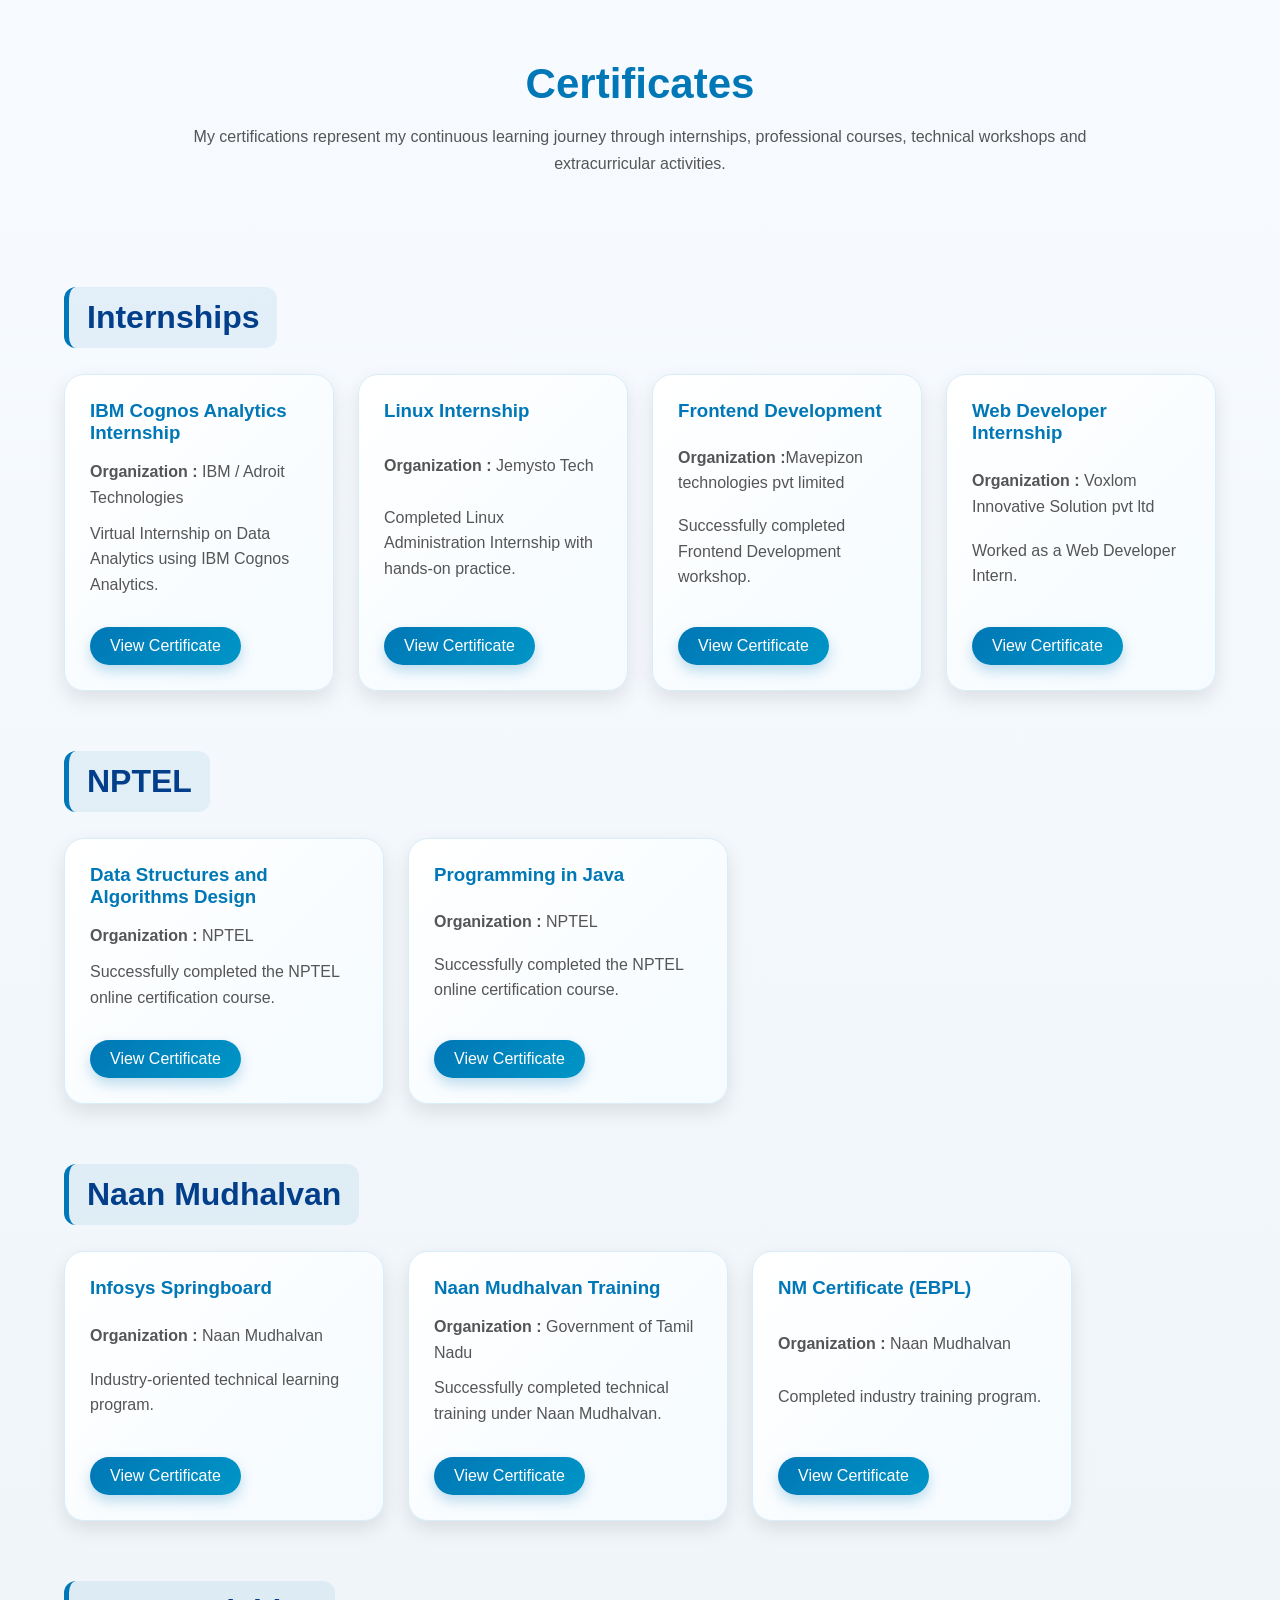
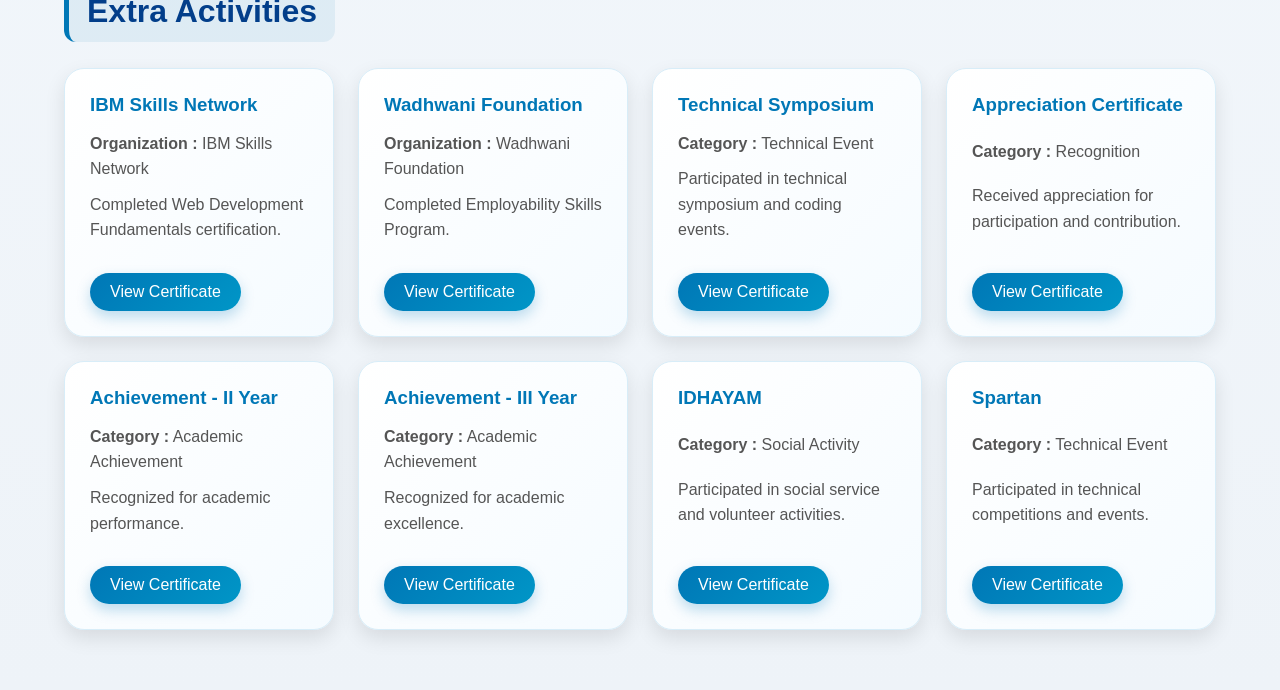
==== cert.html @ 9344c444 "Move portfolio files to repo root and remove portfolio folder" ====
<!doctype html>
<html lang="en">
  <head>
    <meta charset="UTF-8" />
    <meta name="viewport" content="width=device-width, initial-scale=1.0" />
    <title>Certificates</title>

    <style>
      * {
        margin: 0;
        padding: 0;
        box-sizing: border-box;
        font-family: Arial, Helvetica, sans-serif;
      }

      body {
        background: linear-gradient(180deg, #f7fbff 0%, #eef3f8 100%);
      }

      /*================= CERTIFICATES =================*/

      #certificates {
        width: 90%;
        margin: auto;
        padding: 60px 0;
      }

      .certificate-title {
        text-align: center;
        color: #0077b6;
        font-size: 42px;
        margin-bottom: 15px;
      }

      .certificate-subtitle {
        text-align: center;
        color: #555;
        width: 80%;
        margin: auto;
        line-height: 1.7;
        margin-bottom: 50px;
      }

      .category-heading {
        margin-top: 60px;
        margin-bottom: 26px;
        padding: 12px 18px;
        color: #023e8a;
        font-size: 32px;
        border-left: 5px solid #0077b6;
        background: rgba(0, 119, 182, 0.08);
        border-radius: 12px;
        display: inline-block;
      }

      .certificate-container {
        display: flex;
        flex-wrap: wrap;
        gap: 24px;
        align-items: stretch;
      }

      .certificate-card {
        background: linear-gradient(135deg, #ffffff 0%, #f5fbff 100%);
        padding: 25px;
        border-radius: 20px;
        box-shadow: 0 8px 20px rgba(0, 0, 0, 0.1);
        transition: 0.3s;
        flex: 1 1 260px;
        max-width: 320px;
        min-height: 260px;
        display: flex;
        flex-direction: column;
        justify-content: space-between;
        border: 1px solid #d8edf8;
      }

      .certificate-card:hover {
        transform: translateY(-8px);
        box-shadow: 0 15px 30px rgba(0, 0, 0, 0.15);
        border-color: #90e0ef;
      }

      .certificate-card h3 {
        color: #0077b6;
        margin-bottom: 15px;
      }

      .certificate-card p {
        color: #555;
        margin-bottom: 10px;
        line-height: 1.6;
      }

      .certificate-btn {
        margin-top: 20px;
      }

      .certificate-btn a {
        text-decoration: none;
        background: linear-gradient(135deg, #0077b6, #0096c7);
        color: white;
        padding: 10px 20px;
        border-radius: 30px;
        transition: 0.3s;
        display: inline-block;
        box-shadow: 0 6px 14px rgba(0, 119, 182, 0.25);
      }

      .certificate-btn a:hover {
        background: linear-gradient(135deg, #023e8a, #0077b6);
        transform: translateY(-2px);
      }

      @media (max-width: 900px) {
        .certificate-card {
          flex: 1 1 45%;
          max-width: 100%;
        }
      }

      @media (max-width: 768px) {
        #certificates {
          width: 95%;
        }

        .certificate-title {
          font-size: 34px;
        }

        .certificate-subtitle {
          width: 100%;
        }

        .category-heading {
          font-size: 26px;
        }
      }

      @media (max-width: 600px) {
        .certificate-card {
          flex: 1 1 100%;
        }
      }
    </style>
  </head>

  <body>
    <section id="certificates">
      <h1 class="certificate-title">Certificates</h1>

      <p class="certificate-subtitle">
        My certifications represent my continuous learning journey through
        internships, professional courses, technical workshops and
        extracurricular activities.
      </p>

      <!--================ INTERNSHIPS ================-->

      <h2 class="category-heading">Internships</h2>

      <div class="certificate-container">
        <div class="certificate-card">
          <h3>IBM Cognos Analytics Internship</h3>

          <p><strong>Organization :</strong> IBM / Adroit Technologies</p>

          <p>
            Virtual Internship on Data Analytics using IBM Cognos Analytics.
          </p>

          <div class="certificate-btn">
            <a href="./certificates/IBM.pdf" target="_blank"
              >View Certificate</a
            >
          </div>
        </div>

        <div class="certificate-card">
          <h3>Linux Internship</h3>

          <p><strong>Organization :</strong> Jemysto Tech</p>

          <p>
            Completed Linux Administration Internship with hands-on practice.
          </p>

          <div class="certificate-btn">
            <a href="./certificates/Jemysto%20Tech.pdf" target="_blank"
              >View Certificate</a
            >
          </div>
        </div>

        <div class="certificate-card">
          <h3>Frontend Development</h3>

          <p><strong>Organization :</strong>Mavepizon technologies pvt limited</p>

          <p>Successfully completed Frontend Development workshop.</p>

          <div class="certificate-btn">
            <a href="./certificates/internship.jpg" target="_blank"
              >View Certificate</a
            >
          </div>
        </div>

        <div class="certificate-card">
          <h3>Web Developer Internship</h3>

          <p><strong>Organization :</strong> Voxlom Innovative Solution pvt ltd</p>

          <p>Worked as a Web Developer Intern.</p>

          <div class="certificate-btn">
            <a href="./certificates/Internship%20(vipl).pdf" target="_blank"
              >View Certificate</a
            >
          </div>
        </div>
      </div>

      <!--================ NPTEL ================-->

      <h2 class="category-heading">NPTEL</h2>

      <div class="certificate-container">
        <div class="certificate-card">
          <h3>Data Structures and Algorithms Design</h3>

          <p><strong>Organization :</strong> NPTEL</p>

          <p>Successfully completed the NPTEL online certification course.</p>

          <div class="certificate-btn">
            <a
              href="./certificates/NPTEL25CS81S37060023010634247.pdf"
              target="_blank"
              >View Certificate</a
            >
          </div>
        </div>

        <div class="certificate-card">
          <h3>Programming in Java</h3>

          <p><strong>Organization :</strong> NPTEL</p>

          <p>Successfully completed the NPTEL online certification course.</p>

          <div class="certificate-btn">
            <a href="./certificates/Programming%20in%20Java.pdf" target="_blank"
              >View Certificate</a
            >
          </div>
        </div>
      </div>

      <!--================ NAAN MUDHALVAN ================-->

      <h2 class="category-heading">Naan Mudhalvan</h2>

      <div class="certificate-container">
        <div class="certificate-card">
          <h3>Infosys Springboard</h3>

          <p><strong>Organization :</strong> Naan Mudhalvan</p>

          <p>Industry-oriented technical learning program.</p>

          <div class="certificate-btn">
            <a href="./certificates/Infosys%20Springboard.pdf" target="_blank"
              >View Certificate</a
            >
          </div>
        </div>

        <div class="certificate-card">
          <h3>Naan Mudhalvan Training</h3>

          <p><strong>Organization :</strong> Government of Tamil Nadu</p>

          <p>Successfully completed technical training under Naan Mudhalvan.</p>

          <div class="certificate-btn">
            <a href="./certificates/Naan%20Mudhalavan.pdf" target="_blank"
              >View Certificate</a
            >
          </div>
        </div>

        <div class="certificate-card">
          <h3>NM Certificate (EBPL)</h3>

          <p><strong>Organization :</strong> Naan Mudhalvan</p>

          <p>Completed industry training program.</p>

          <div class="certificate-btn">
            <a href="./certificates/NM_Certificate(EBPL).pdf" target="_blank"
              >View Certificate</a
            >
          </div>
        </div>
      </div>

      <!--================ EXTRA ACTIVITIES ================-->

      <h2 class="category-heading">Extra Activities</h2>

      <div class="certificate-container">

    <!-- IBM Skills Network -->

    <div class="certificate-card">

        <h3>IBM Skills Network</h3>

        <p><strong>Organization :</strong> IBM Skills Network</p>

        <p>Completed Web Development Fundamentals certification.</p>

        <div class="certificate-btn">

            <a href="./certificates/IBMSkillsNetwork%20WD0102EN%20Certificate%20_%20TNSD%20Corporation.pdf" target="_blank">
                View Certificate
            </a>

        </div>

    </div>



    <!-- Wadhwani -->

    <div class="certificate-card">

        <h3>Wadhwani Foundation</h3>

        <p><strong>Organization :</strong> Wadhwani Foundation</p>

        <p>Completed Employability Skills Program.</p>

        <div class="certificate-btn">

            <a href="./certificates/Wadhwani.pdf" target="_blank">
                View Certificate
            </a>

        </div>

    </div>



    <!-- Symposium -->

    <div class="certificate-card">

        <h3>Technical Symposium</h3>

        <p><strong>Category :</strong> Technical Event</p>

        <p>Participated in technical symposium and coding events.</p>

        <div class="certificate-btn">

            <a href="./certificates/Symposium.pdf" target="_blank">
                View Certificate
            </a>

        </div>

    </div>



    <!-- Appreciation -->

    <div class="certificate-card">

        <h3>Appreciation Certificate</h3>

        <p><strong>Category :</strong> Recognition</p>

        <p>Received appreciation for participation and contribution.</p>

        <div class="certificate-btn">

            <a href="./certificates/Appreciation.pdf" target="_blank">
                View Certificate
            </a>

        </div>

    </div>



    <!-- Achievement 2nd Year -->

    <div class="certificate-card">

        <h3>Achievement - II Year</h3>

        <p><strong>Category :</strong> Academic Achievement</p>

        <p>Recognized for academic performance.</p>

        <div class="certificate-btn">

            <a href="./certificates/__%20year.pdf" target="_blank">
                View Certificate
            </a>

        </div>

    </div>



    <!-- Achievement 3rd Year -->

    <div class="certificate-card">

        <h3>Achievement - III Year</h3>

        <p><strong>Category :</strong> Academic Achievement</p>

        <p>Recognized for academic excellence.</p>

        <div class="certificate-btn">

            <a href="./certificates/___%20year.pdf" target="_blank">
                View Certificate
            </a>

        </div>

    </div>



    <!-- IDHAYAM -->

    <div class="certificate-card">

        <h3>IDHAYAM</h3>

        <p><strong>Category :</strong> Social Activity</p>

        <p>Participated in social service and volunteer activities.</p>

        <div class="certificate-btn">

            <a href="./certificates/IDHAYAM.pdf" target="_blank">
                View Certificate
            </a>

        </div>

    </div>



    <!-- Spartan -->

    <div class="certificate-card">

        <h3>Spartan</h3>

        <p><strong>Category :</strong> Technical Event</p>

        <p>Participated in technical competitions and events.</p>

        <div class="certificate-btn">

            <a href="./certificates/Spartan.pdf" target="_blank">
                View Certificate
            </a>

        </div>

   
      </div>
    </section>
  </body>
</html>
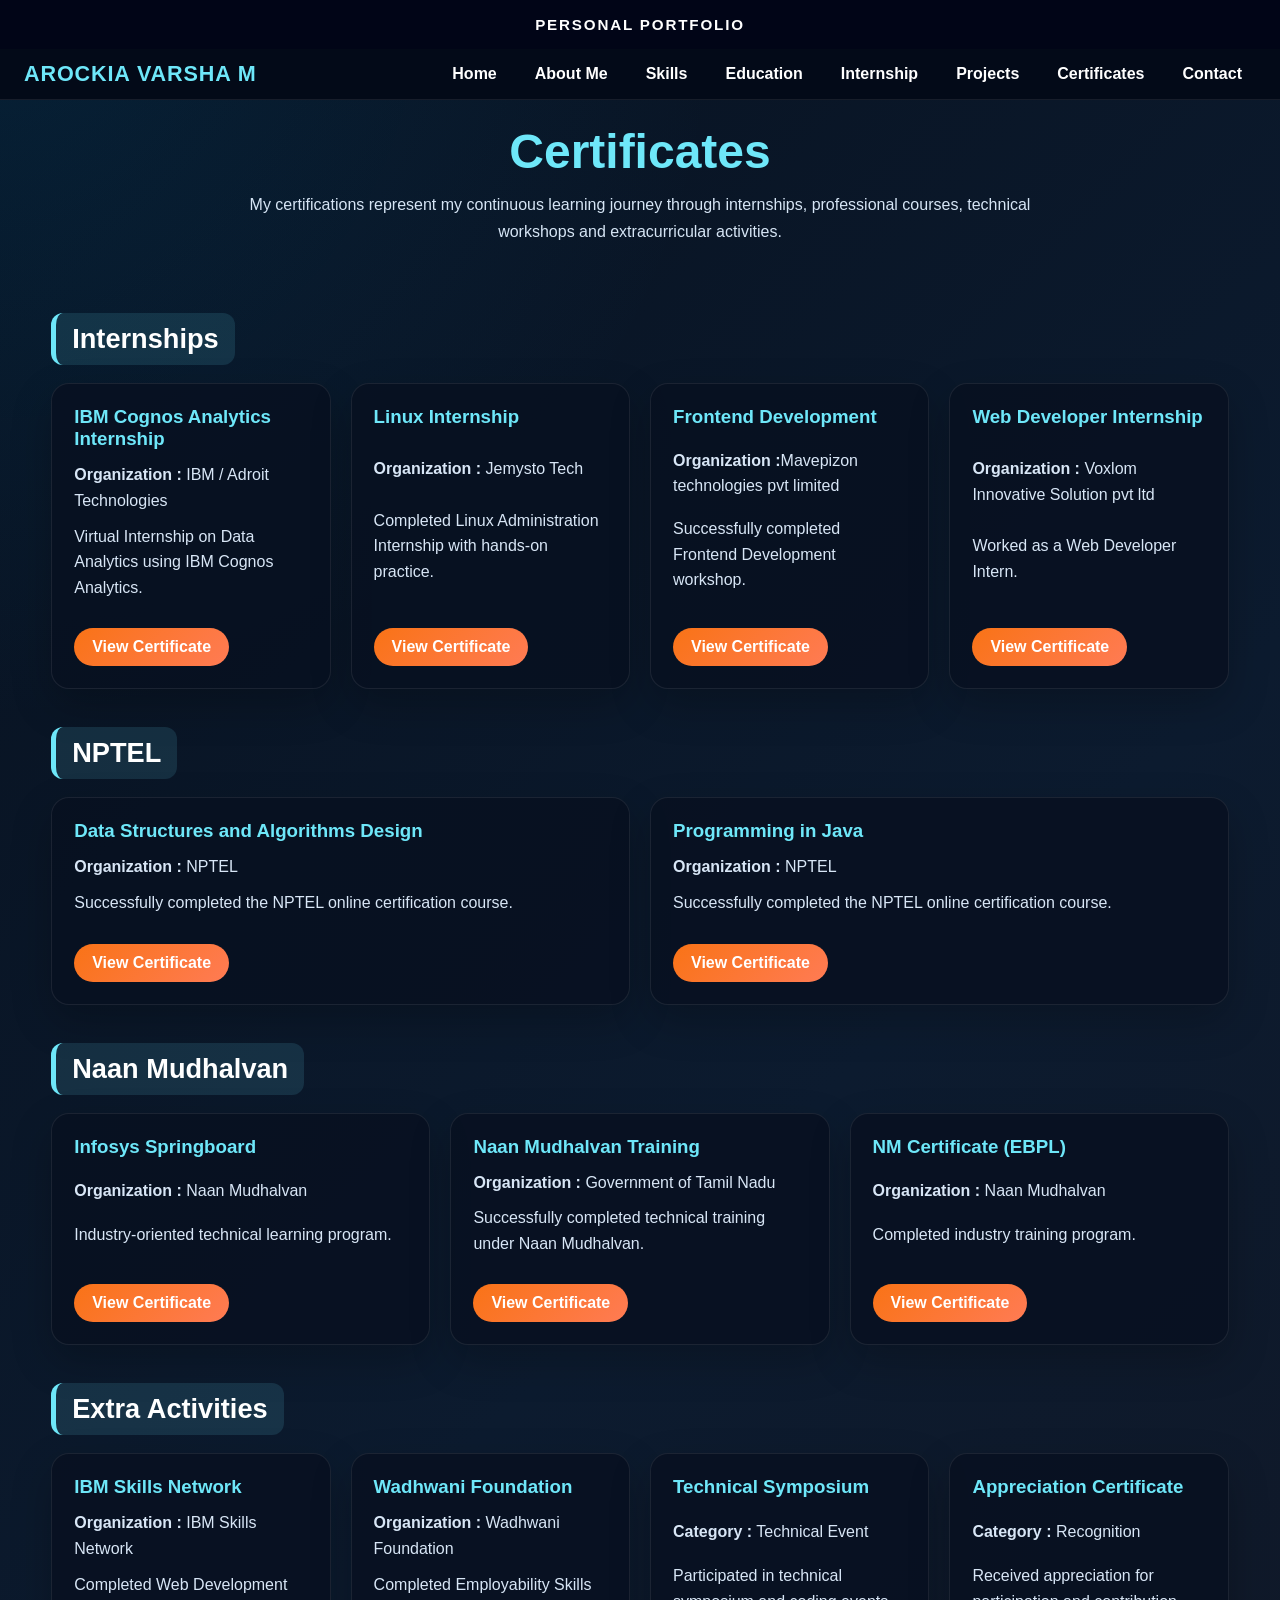
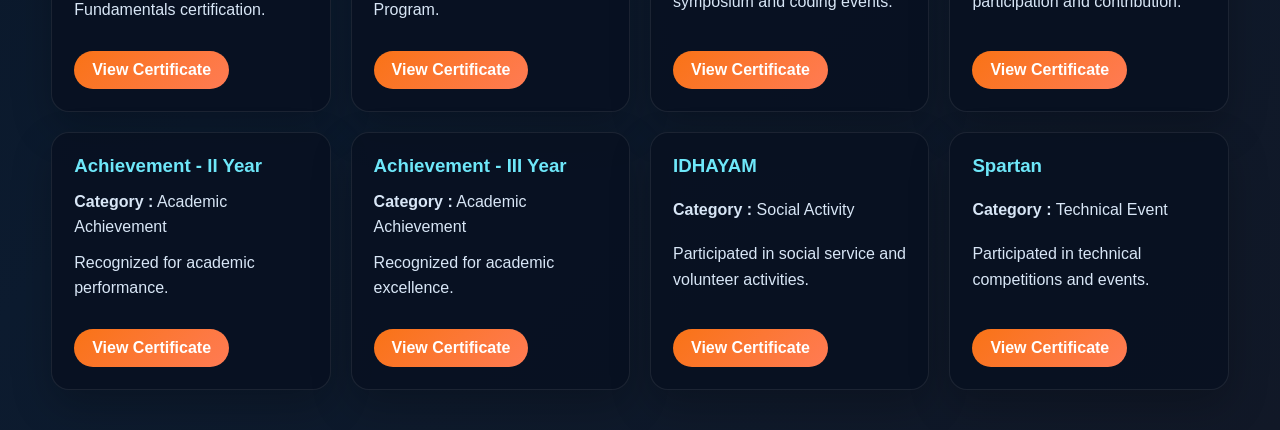
==== commit 585e0869: "new changes" ====
--- a/cert.html
+++ b/cert.html
@@ -3,6 +3,7 @@
   <head>
     <meta charset="UTF-8" />
     <meta name="viewport" content="width=device-width, initial-scale=1.0" />
+    <link rel="stylesheet" href="./style.css" />
     <title>Certificates</title>
 
     <style>
@@ -14,138 +15,121 @@
       }
 
       body {
-        background: linear-gradient(180deg, #f7fbff 0%, #eef3f8 100%);
-      }
-
-      /*================= CERTIFICATES =================*/
+        background:
+          radial-gradient(circle at top left, rgba(0, 119, 182, 0.15), transparent 30%),
+          linear-gradient(135deg, #07111f, #0c1b2f 58%, #111827);
+        color: #edf7ff;
+      }
 
       #certificates {
-        width: 90%;
+        width: min(1180px, 92%);
         margin: auto;
-        padding: 60px 0;
+        padding: 24px 0 40px;
       }
 
       .certificate-title {
         text-align: center;
-        color: #0077b6;
-        font-size: 42px;
-        margin-bottom: 15px;
+        color: #6ee7f9;
+        font-size: clamp(2rem, 4vw, 3rem);
+        margin-bottom: 12px;
       }
 
       .certificate-subtitle {
         text-align: center;
-        color: #555;
-        width: 80%;
-        margin: auto;
+        color: #d6e5f5;
+        width: min(800px, 100%);
+        margin: 0 auto 30px;
         line-height: 1.7;
-        margin-bottom: 50px;
       }
 
       .category-heading {
-        margin-top: 60px;
-        margin-bottom: 26px;
-        padding: 12px 18px;
-        color: #023e8a;
-        font-size: 32px;
-        border-left: 5px solid #0077b6;
-        background: rgba(0, 119, 182, 0.08);
+        margin-top: 38px;
+        margin-bottom: 18px;
+        padding: 10px 16px;
+        color: #fff;
+        font-size: 1.7rem;
+        border-left: 5px solid #6ee7f9;
+        background: rgba(110, 231, 249, 0.12);
         border-radius: 12px;
         display: inline-block;
       }
 
       .certificate-container {
-        display: flex;
-        flex-wrap: wrap;
-        gap: 24px;
-        align-items: stretch;
+        display: grid;
+        grid-template-columns: repeat(auto-fit, minmax(250px, 1fr));
+        gap: 20px;
       }
 
       .certificate-card {
-        background: linear-gradient(135deg, #ffffff 0%, #f5fbff 100%);
-        padding: 25px;
-        border-radius: 20px;
-        box-shadow: 0 8px 20px rgba(0, 0, 0, 0.1);
+        background: rgba(8, 17, 32, 0.82);
+        padding: 22px;
+        border-radius: 18px;
+        box-shadow: 0 16px 40px rgba(0, 0, 0, 0.22);
         transition: 0.3s;
-        flex: 1 1 260px;
-        max-width: 320px;
-        min-height: 260px;
         display: flex;
         flex-direction: column;
         justify-content: space-between;
-        border: 1px solid #d8edf8;
+        border: 1px solid rgba(255, 255, 255, 0.08);
       }
 
       .certificate-card:hover {
         transform: translateY(-8px);
-        box-shadow: 0 15px 30px rgba(0, 0, 0, 0.15);
-        border-color: #90e0ef;
       }
 
       .certificate-card h3 {
-        color: #0077b6;
-        margin-bottom: 15px;
+        color: #6ee7f9;
+        margin-bottom: 12px;
       }
 
       .certificate-card p {
-        color: #555;
+        color: #d8e6f6;
         margin-bottom: 10px;
         line-height: 1.6;
       }
 
       .certificate-btn {
-        margin-top: 20px;
+        margin-top: 18px;
       }
 
       .certificate-btn a {
         text-decoration: none;
-        background: linear-gradient(135deg, #0077b6, #0096c7);
+        background: linear-gradient(135deg, #f97316, #ff7b54);
         color: white;
-        padding: 10px 20px;
-        border-radius: 30px;
-        transition: 0.3s;
+        padding: 10px 18px;
+        border-radius: 999px;
         display: inline-block;
-        box-shadow: 0 6px 14px rgba(0, 119, 182, 0.25);
-      }
-
-      .certificate-btn a:hover {
-        background: linear-gradient(135deg, #023e8a, #0077b6);
-        transform: translateY(-2px);
-      }
-
-      @media (max-width: 900px) {
-        .certificate-card {
-          flex: 1 1 45%;
-          max-width: 100%;
-        }
-      }
-
-      @media (max-width: 768px) {
-        #certificates {
-          width: 95%;
-        }
-
-        .certificate-title {
-          font-size: 34px;
-        }
-
-        .certificate-subtitle {
+        font-weight: 700;
+      }
+
+      @media (max-width: 640px) {
+        .certificate-btn a {
           width: 100%;
-        }
-
-        .category-heading {
-          font-size: 26px;
-        }
-      }
-
-      @media (max-width: 600px) {
-        .certificate-card {
-          flex: 1 1 100%;
+          text-align: center;
         }
       }
     </style>
   </head>
 
   <body>
+    <header class="portfolio-header">
+      <div class="topbar">Personal Portfolio</div>
+      <div class="nav-shell">
+        <div class="brand-name">Arockia Varsha M</div>
+        <button class="menu-toggle" aria-label="Open navigation" aria-expanded="false">
+          <span></span><span></span><span></span>
+        </button>
+        <ul id="portfolio-nav-links">
+          <li><a href="home.html">Home</a></li>
+          <li><a href="about.html">About Me</a></li>
+          <li><a href="skills.html">Skills</a></li>
+          <li><a href="education.html">Education</a></li>
+          <li><a href="internship.html">Internship</a></li>
+          <li><a href="projects.html">Projects</a></li>
+          <li><a href="cert.html">Certificates</a></li>
+          <li><a href="contact.html">Contact</a></li>
+        </ul>
+      </div>
+    </header>
     <section id="certificates">
       <h1 class="certificate-title">Certificates</h1>
 
@@ -486,5 +470,15 @@
    
       </div>
     </section>
+    <script>
+      const toggleButton = document.querySelector('.menu-toggle');
+      const navLinks = document.querySelector('#portfolio-nav-links');
+      if (toggleButton && navLinks) {
+        toggleButton.addEventListener('click', () => {
+          const isOpen = navLinks.classList.toggle('open');
+          toggleButton.setAttribute('aria-expanded', isOpen);
+        });
+      }
+    </script>
   </body>
 </html>
--- a/style.css
+++ b/style.css
@@ -0,0 +1,114 @@
+* {
+  box-sizing: border-box;
+}
+
+body {
+  margin: 0;
+  font-family: Arial, Helvetica, sans-serif;
+}
+
+.portfolio-header {
+  position: sticky;
+  top: 0;
+  z-index: 1000;
+  background: rgba(4, 10, 24, 0.95);
+  -webkit-backdrop-filter: blur(10px);
+  backdrop-filter: blur(10px);
+  border-bottom: 1px solid rgba(255, 255, 255, 0.08);
+}
+
+.topbar {
+  text-align: center;
+  padding: 16px 20px;
+  background: rgba(2, 6, 23, 0.96);
+  color: #fff;
+  text-transform: uppercase;
+  letter-spacing: 0.12em;
+  font-weight: 800;
+  font-size: 0.95rem;
+}
+
+.nav-shell {
+  display: flex;
+  align-items: center;
+  justify-content: space-between;
+  gap: 20px;
+  padding: 12px 24px;
+}
+
+.brand-name {
+  color: #6ee7f9;
+  font-weight: 800;
+  font-size: 1.35rem;
+  text-transform: uppercase;
+  letter-spacing: 0.04em;
+}
+
+.menu-toggle {
+  display: none;
+  background: transparent;
+  border: none;
+  cursor: pointer;
+  padding: 6px;
+}
+
+.menu-toggle span {
+  width: 24px;
+  height: 3px;
+  background: #fff;
+  display: block;
+  margin: 5px 0;
+  border-radius: 999px;
+}
+
+#portfolio-nav-links {
+  display: flex;
+  align-items: center;
+  gap: 10px;
+  list-style: none;
+  margin: 0;
+  padding: 0;
+}
+
+#portfolio-nav-links li a {
+  text-decoration: none;
+  color: #fff;
+  font-weight: 700;
+  padding: 10px 14px;
+  border-radius: 999px;
+  transition: 0.22s ease;
+}
+
+#portfolio-nav-links li a:hover,
+#portfolio-nav-links li a:focus {
+  background: linear-gradient(135deg, #f97316, #ff7b54);
+}
+
+@media (max-width: 780px) {
+  .nav-shell {
+    flex-wrap: wrap;
+  }
+
+  .menu-toggle {
+    display: block;
+  }
+
+  #portfolio-nav-links {
+    display: none;
+    width: 100%;
+    flex-direction: column;
+    align-items: stretch;
+    gap: 8px;
+    padding-top: 8px;
+  }
+
+  #portfolio-nav-links.open {
+    display: flex;
+  }
+
+  #portfolio-nav-links li a {
+    display: block;
+    text-align: center;
+    width: 100%;
+  }
+}
